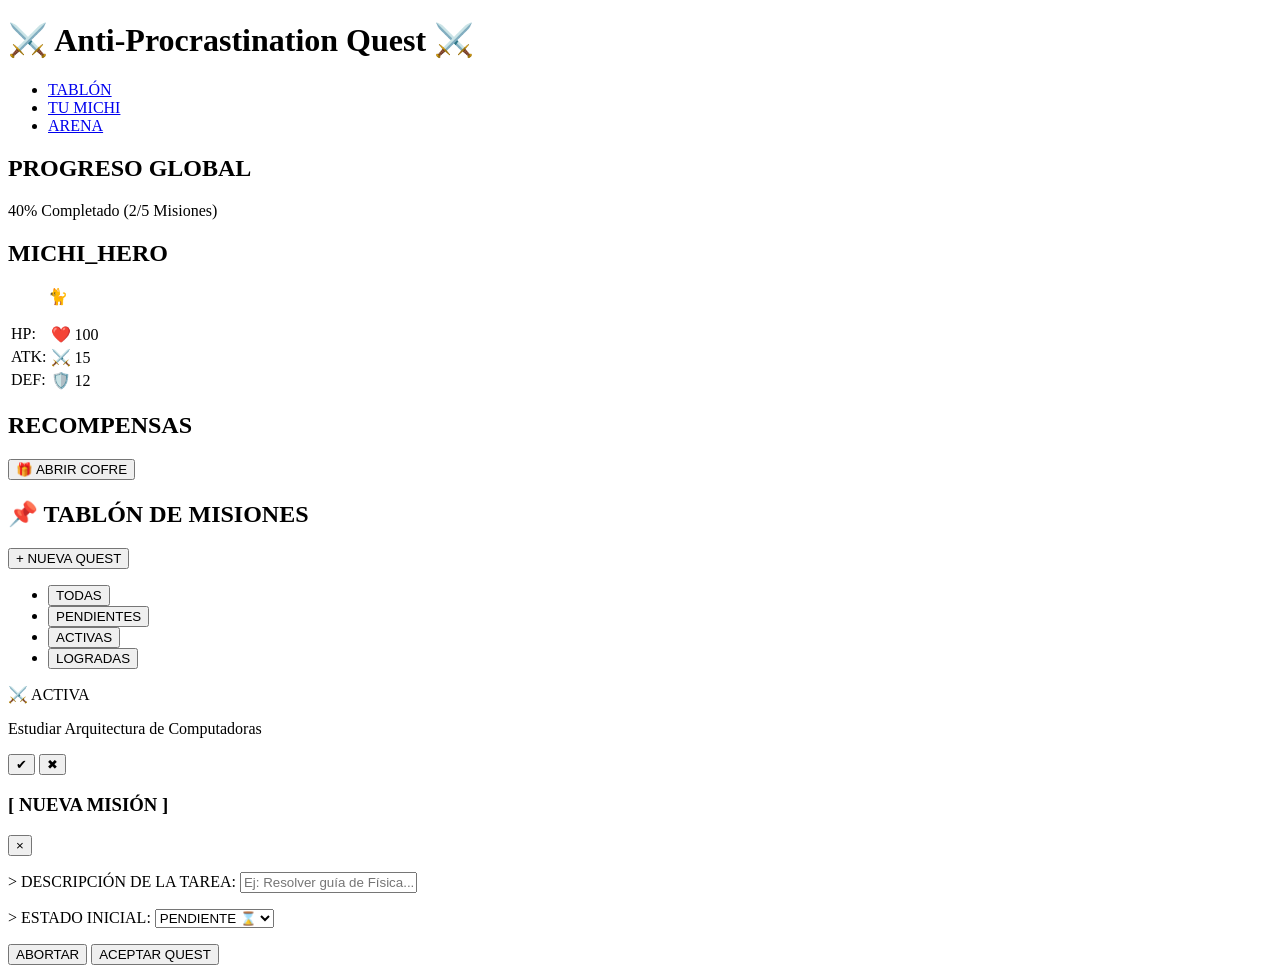
==== index.html @ 5741499e "feat: implement main quest board using article elements and custom creation modal" ====
<!DOCTYPE html>
<html lang="es">
<head>
    <meta charset="UTF-8">
    <meta name="viewport" content="width=device-width, initial-scale=1.0">
    <title>Anti-Procrastination Quest - Tablón</title>
    <link rel="stylesheet" href="assets/css/styles.css">
</head>
<body class="rpg-theme-dark">

    <header class="rpg-navbar">
        <h1 class="pixel-text-blink">⚔️ Anti-Procrastination Quest ⚔️</h1>
        <nav class="rpg-nav">
            <ul>
                <li><a href="index.html" class="rpg-nav-link active">TABLÓN</a></li>
                <li><a href="pages/personalizacion.html" class="rpg-nav-link">TU MICHI</a></li>
                <li><a href="pages/combate.html" class="rpg-nav-link">ARENA</a></li>
            </ul>
        </nav>
    </header>

    <main class="rpg-main-container dashboard-container">
        
        <aside class="rpg-sidebar" aria-label="Estado del Jugador">
            
            <section class="rpg-box">
                <h2 class="rpg-box-title">PROGRESO GLOBAL</h2>
                <div class="rpg-progress-frame">
                    <span id="main-progress-bar" class="rpg-progress-fill" style="width: 40%;"></span>
                </div>
                <p id="progress-text" class="pixel-subtext">40% Completado (2/5 Misiones)</p>
            </section>

            <section class="rpg-box current-michi-card">
                <h2 id="display-pet-name" class="michi-name-plate">MICHI_HERO</h2>
                <figure class="michi-sprite-frame pixel-border-inner">
                    <span id="pet-avatar" class="michi-sprite idle-animation">🐈</span>
                </figure>
                <table class="rpg-stat-table">
                    <tbody>
                        <tr><td>HP:</td><td><b>❤️</b> <span id="stat-hp">100</span></td></tr>
                        <tr><td>ATK:</td><td>⚔️ <span id="stat-atk">15</span></td></tr>
                        <tr><td>DEF:</td><td>🛡️ <span id="stat-def">12</span></td></tr>
                    </tbody>
                </table>
            </section>

            <section class="rpg-box text-center">
                <h2 class="rpg-box-title">RECOMPENSAS</h2>
                <button id="btn-open-chest" class="btn-pixel btn-yellow">🎁 ABRIR COFRE</button>
            </section>

        </aside>

        <section class="rpg-content-area rpg-box main-quest-board" aria-label="Tablón de Tareas">
            
            <header class="quest-board-header">
                <h2 class="pixel-heading">📌 TABLÓN DE MISIONES</h2>
                <button id="btn-open-modal" class="btn-pixel btn-green">+ NUEVA QUEST</button>
            </header>

            <nav class="rpg-tabs" aria-label="Filtros de misiones">
                <ul>
                    <li><button class="tab-item active" data-filter="all">TODAS</button></li>
                    <li><button class="tab-item" data-filter="pendiente">PENDIENTES</button></li>
                    <li><button class="tab-item" data-filter="activa">ACTIVAS</button></li>
                    <li><button class="tab-item" data-filter="completada">LOGRADAS</button></li>
                </ul>
            </nav>

            <section id="quests-list" class="quest-list-scroll">
                <article class="quest-item-card pixel-border-inner status-activa">
                    <header class="quest-info">
                        <span class="quest-badge">⚔️ ACTIVA</span>
                        <p class="quest-name-text">Estudiar Arquitectura de Computadoras</p>
                    </header>
                    <footer class="quest-actions">
                        <button class="btn-pixel btn-blue small">✔</button>
                        <button class="btn-pixel btn-red small">✖</button>
                    </footer>
                </article>
            </section>

        </section>

    </main>

    <section id="quest-modal" class="rpg-modal-overlay hidden" aria-hidden="true">
        <form id="quest-form" class="rpg-modal-box rpg-form">
            <input type="hidden" id="quest-id">
            
            <header class="rpg-modal-header">
                <h3>[ NUEVA MISIÓN ]</h3>
                <button type="button" id="btn-close-modal" class="btn-close-pixel">&times;</button>
            </header>
            
            <p class="rpg-form-group">
                <label for="quest-title">> DESCRIPCIÓN DE LA TAREA:</label>
                <input type="text" id="quest-title" class="pixel-input" required placeholder="Ej: Resolver guía de Física...">
            </p>

            <p class="rpg-form-group">
                <label for="quest-status">> ESTADO INICIAL:</label>
                <select id="quest-status" class="pixel-select">
                    <option value="pendiente">PENDIENTE ⌛</option>
                    <option value="activa">ACTIVA ⚔️</option>
                </select>
            </p>

            <footer class="rpg-form-actions">
                <button type="button" id="btn-cancel-quest" class="btn-pixel btn-red">ABORTAR</button>
                <button type="submit" class="btn-pixel btn-green">ACEPTAR QUEST</button>
            </footer>
        </form>
    </section>

    <script src="assets/js/main.js"></script>
</body>
</html>
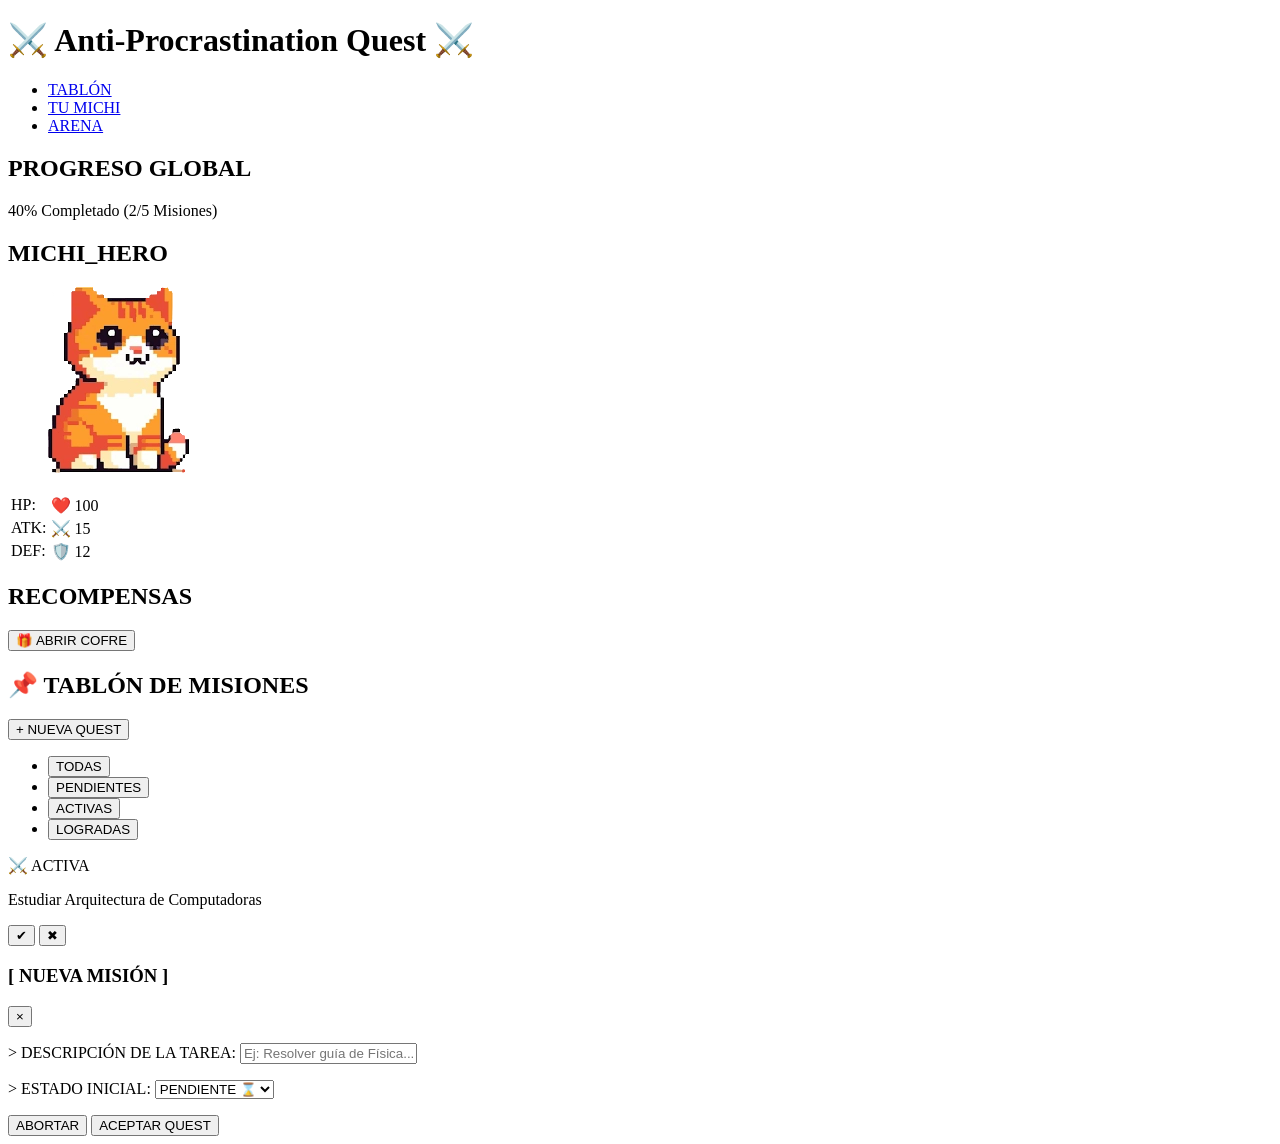
==== commit a9e4b0a7: "MICHI INTEGRATION" ====
--- a/index.html
+++ b/index.html
@@ -13,8 +13,8 @@
         <nav class="rpg-nav">
             <ul>
                 <li><a href="index.html" class="rpg-nav-link active">TABLÓN</a></li>
-                <li><a href="pages/personalizacion.html" class="rpg-nav-link">TU MICHI</a></li>
-                <li><a href="pages/combate.html" class="rpg-nav-link">ARENA</a></li>
+                <li><a href="Pages/personalization_page.html" class="rpg-nav-link">TU MICHI</a></li>
+                <li><a href="Pages/arena_page.html" class="rpg-nav-link">ARENA</a></li>
             </ul>
         </nav>
     </header>
@@ -34,7 +34,7 @@
             <section class="rpg-box current-michi-card">
                 <h2 id="display-pet-name" class="michi-name-plate">MICHI_HERO</h2>
                 <figure class="michi-sprite-frame pixel-border-inner">
-                    <span id="pet-avatar" class="michi-sprite idle-animation">🐈</span>
+                    <img src="GatoAtigrado.png" id="pet-avatar" class="michi-sprite idle-animation" alt="Michi Atigrado">
                 </figure>
                 <table class="rpg-stat-table">
                     <tbody>
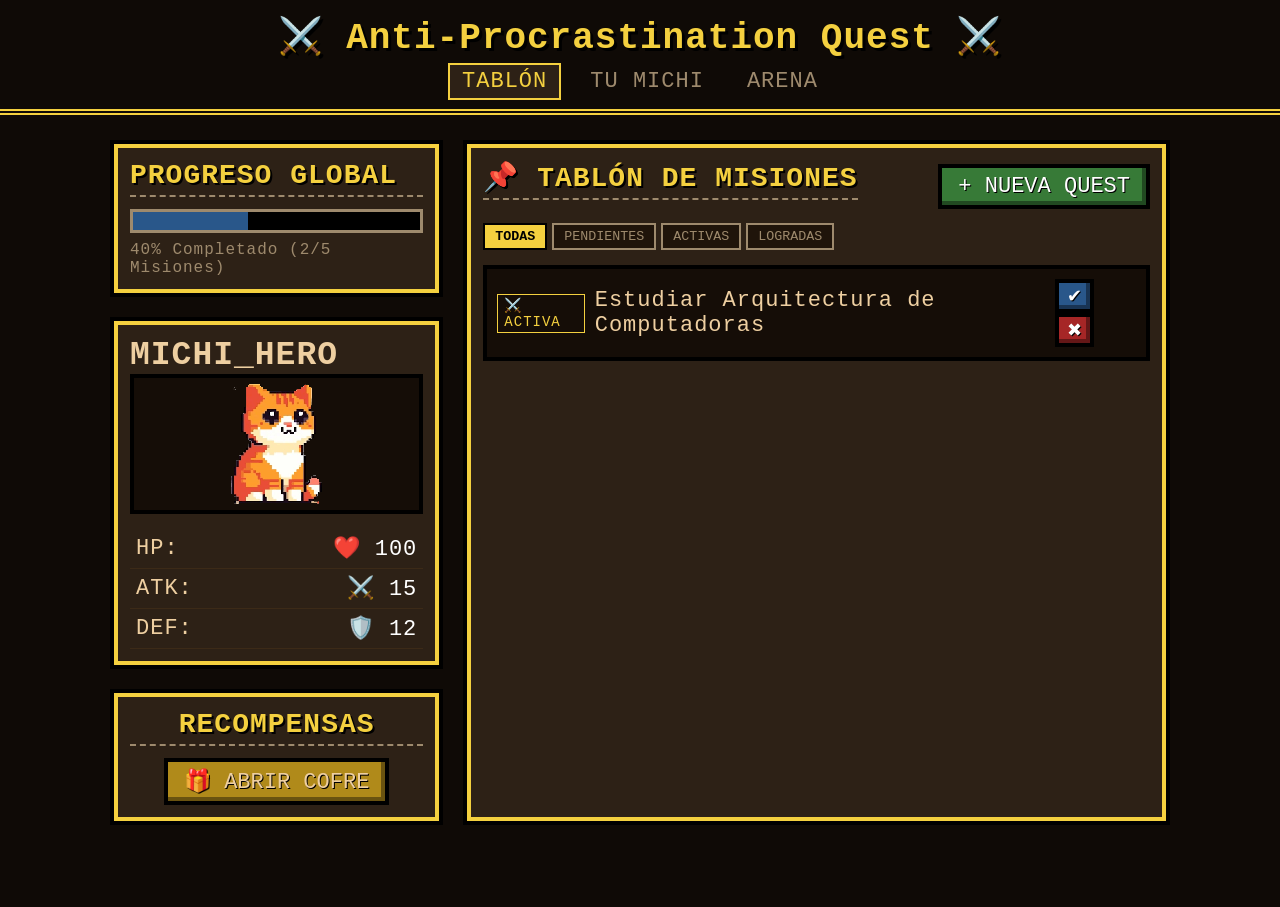
==== commit e36da89c: "style: enlaza el css correctamente en tablon y michi" ====
--- a/index.html
+++ b/index.html
@@ -4,8 +4,7 @@
     <meta charset="UTF-8">
     <meta name="viewport" content="width=device-width, initial-scale=1.0">
     <title>Anti-Procrastination Quest - Tablón</title>
-    <link rel="stylesheet" href="assets/css/styles.css">
-</head>
+    <link rel="stylesheet" href="Assets/CSS/styles.css">
 <body class="rpg-theme-dark">
 
     <header class="rpg-navbar">
--- a/Assets/CSS/styles.css
+++ b/Assets/CSS/styles.css
@@ -0,0 +1,528 @@
+/* ==========================================================================
+   1. TIPOGRAFÍA, VARIABLES MEDIEVALES Y RESETEO
+   ========================================================================== */
+@import url('https://fonts.googleapis.com/css2?family=VT323&display=swap');
+
+:root {
+    /* Paleta de colores refinada: Taberna, Mazmorra y Oro */
+    --bg-dark: #0f0a06;         /* Más profundo para dar contraste */
+    --box-bg: #2d2116;          /* Madera más clara para que flote sobre el fondo */
+    --inner-bg: #150d07;        /* Fondo de inventario / ranuras oscuras */
+    --parchment: #eecfa1;       /* Pergamino más cálido y legible */
+    --parchment-dim: #9e8a6d;   /* Texto secundario con mejor contraste */
+    
+    /* Colores de interfaz RPG */
+    --gold: #f4d03f;          /* Oro más brillante */
+    --gold-glow: rgba(244, 208, 63, 0.2); /* Resplandor para hover/activos */
+    --hp-red: #a62626;          
+    --mana-blue: #29578a;       
+    --stamina-green: #377a37;   
+    
+    /* Rarezas de Ítems (NUEVO) */
+    --rare-common: #a0a0a0;
+    --rare-magic: #3b82f6;
+    --rare-epic: #a855f7;
+    --rare-legendary: #eab308;
+
+    /* Fuentes */
+    --font-pixel: 'VT323', monospace;
+}
+
+* {
+    box-sizing: border-box;
+    margin: 0;
+    padding: 0;
+    image-rendering: pixelated; /* Fuerza aspecto retro de 8-bits */
+}
+
+body {
+    background-color: var(--bg-dark);
+    color: var(--parchment);
+    font-family: var(--font-pixel);
+    font-size: 22px;
+    letter-spacing: 1px;
+    padding-bottom: 40px;
+}
+
+/* ==========================================================================
+   2. BORDES Y CONTENEDORES SEMÁNTICOS (Estilo Madera/Hierro)
+   ========================================================================== */
+/* Se aplica el marco de caja RPG directo a las secciones y formularios contenedores */
+.rpg-box, .rpg-form.rpg-box {
+    background-color: var(--box-bg);
+    padding: 16px;
+    margin-bottom: 20px;
+    position: relative;
+    border: 4px solid #000;
+    box-shadow: 
+        0 4px 0 -4px #000, 
+        0 -4px 0 -4px #000, 
+        4px 0 0 -4px #000, 
+        -4px 0 0 -4px #000,
+        inset 0 0 0 4px var(--gold);
+}
+
+/* Fondos oscuros internos para figuras, tablas o listas */
+.pixel-border-inner {
+    background-color: var(--inner-bg);
+    border: 4px solid #000;
+    padding: 10px;
+}
+
+/* Títulos de Cajas */
+.rpg-box-title, .pixel-heading {
+    color: var(--gold);
+    font-size: 28px;
+    text-shadow: 2px 2px #000;
+    margin-bottom: 12px;
+    border-bottom: 2px dashed var(--parchment-dim);
+    padding-bottom: 4px;
+}
+
+/* Estilos de Elementos de Formulario Nativos */
+.rpg-form-group {
+    margin-bottom: 15px;
+    display: flex;
+    flex-direction: column;
+    gap: 5px;
+}
+
+.pixel-input, .pixel-select {
+    background-color: var(--inner-bg);
+    border: 2px solid var(--parchment-dim);
+    color: var(--parchment);
+    font-family: var(--font-pixel);
+    font-size: 20px;
+    padding: 6px;
+    outline: none;
+}
+
+.pixel-input:focus, .pixel-select:focus {
+    border-color: var(--gold);
+}
+
+.pixel-color-picker {
+    background: none;
+    border: 2px solid var(--parchment-dim);
+    cursor: pointer;
+    width: 50px;
+    height: 40px;
+}
+
+/* ==========================================================================
+   3. BOTONES DE ACCIÓN RETRO (.btn-pixel)
+   ========================================================================== */
+.btn-pixel {
+    font-family: var(--font-pixel);
+    font-size: 22px;
+    padding: 6px 16px;
+    cursor: pointer;
+    border: 4px solid #000;
+    color: #fff;
+    text-shadow: 1px 1px #000;
+    background-color: #555;
+    box-shadow: inset -4px -4px 0px 0px rgba(0,0,0,0.4);
+}
+
+.btn-pixel:active {
+    box-shadow: inset 4px 4px 0px 0px rgba(0,0,0,0.6);
+}
+
+.btn-green  { background-color: var(--stamina-green); }
+.btn-red    { background-color: var(--hp-red); }
+.btn-blue   { background-color: var(--mana-blue); }
+.btn-yellow { background-color: #b08a1a; color: var(--parchment); }
+.btn-pixel.small { padding: 2px 8px; font-size: 18px; }
+.block-button { width: 100%; margin-top: 10px; }
+
+/* ==========================================================================
+   4. ENCABEZADO Y NAVEGACIÓN
+   ========================================================================== */
+.rpg-navbar {
+    background-color: #0f0a06;
+    text-align: center;
+    padding: 15px 10px;
+    border-bottom: 6px double var(--gold);
+}
+
+.rpg-navbar h1 {
+    font-size: 36px;
+    color: var(--gold);
+    text-shadow: 3px 3px #000;
+    margin-bottom: 10px;
+}
+
+.rpg-nav ul {
+    display: flex;
+    justify-content: center;
+    list-style: none;
+    gap: 15px;
+}
+
+.rpg-nav-link {
+    color: var(--parchment-dim);
+    text-decoration: none;
+    padding: 4px 12px;
+    border: 2px solid transparent;
+}
+
+.rpg-nav-link:hover, .rpg-nav-link.active {
+    color: var(--gold);
+    border: 2px solid var(--gold);
+    background-color: var(--box-bg);
+}
+
+/* ==========================================================================
+   5. MAQUETACIÓN DE PANTALLAS (Layout de Escritorio por columnas)
+   ========================================================================== */
+.rpg-main-container {
+    display: flex;
+    max-width: 1100px;
+    margin: 25px auto;
+    padding: 0 20px;
+    gap: 20px;
+}
+
+/* Comportamiento de las columnas del Tablón */
+.rpg-sidebar { flex: 1; min-width: 300px; }
+.rpg-content-area { flex: 2; }
+
+/* Comportamiento de las columnas de Personalización */
+.editor-pane, .inventory-pane { flex: 1; }
+
+/* Marcos de barras de progreso (HP / Misiones) */
+.rpg-progress-frame {
+    background-color: #000;
+    border: 3px solid var(--parchment-dim);
+    height: 24px;
+    position: relative;
+    margin: 8px 0;
+    display: block;
+}
+
+.rpg-progress-fill {
+    display: block;
+    background-color: var(--mana-blue);
+    height: 100%;
+    transition: width 0.3s ease;
+}
+
+.health-fill {
+    background-color: var(--hp-red);
+}
+
+.pixel-subtext {
+    font-size: 16px;
+    color: var(--parchment-dim);
+}
+
+/* ==========================================================================
+   6. VISTA DEL MICHI Y ESTADÍSTICAS (Estructura Semántica)
+   ========================================================================== */
+/* Reemplazado contenedor genérico por la clase asociada a <figure> */
+.michi-sprite-frame {
+    height: 140px;
+    display: flex;
+    justify-content: center;
+    align-items: center;
+    font-size: 70px;
+    margin-bottom: 15px;
+}
+
+.michi-sprite {
+    max-height: 120px;
+    width: auto;
+}
+
+.michi-large-display {
+    height: 180px;
+    display: flex;
+    justify-content: center;
+    align-items: center;
+    font-size: 90px;
+    position: relative;
+    margin-bottom: 15px;
+}
+
+/* Animación de respiración del gato */
+.idle-animation {
+    animation: breathing 1.2s infinite alternate ease-in-out;
+}
+
+@keyframes breathing {
+    from { transform: scale(1) translateY(0); }
+    to { transform: scale(1.08) translateY(-5px); }
+}
+
+.rpg-stat-table {
+    width: 100%;
+    border-collapse: collapse;
+}
+
+.rpg-stat-table td {
+    padding: 6px;
+    border-bottom: 1px solid #3c2a17;
+}
+
+.rpg-stat-table td:last-child {
+    text-align: right;
+    color: #fff;
+}
+
+/* Capas de equipamiento absoluto sobre el gato */
+.pixel-sprite-overlay {
+    position: absolute;
+    font-size: 35px;
+}
+#equipped-hat-visual { top: 15px; }
+#equipped-weapon-visual { right: 30px; top: 70px; }
+
+.rpg-export-container {
+    margin-top: 15px;
+    text-align: center;
+}
+
+.text-green { color: #5cb85c; }
+.text-orange { color: #f0ad4e; }
+.text-blue { color: #5bc0de; }
+.text-center { text-align: center; }
+
+/* ==========================================================================
+   7. TABLÓN DE QUESTS, PESTAÑAS E INVENTARIO COMPACTO (Listas Libres de Divs)
+   ========================================================================== */
+.quest-board-header {
+    display: flex;
+    justify-content: space-between;
+    align-items: center;
+    margin-bottom: 10px;
+}
+
+/* Lista horizontal para las pestañas de filtro */
+.rpg-tabs ul {
+    display: flex;
+    list-style: none;
+    gap: 5px;
+    margin-bottom: 15px;
+}
+
+.tab-item {
+    background: #1f140a;
+    border: 2px solid var(--parchment-dim);
+    color: var(--parchment-dim);
+    font-family: var(--font-pixel);
+    padding: 4px 10px;
+    cursor: pointer;
+}
+
+.tab-item.active {
+    background: var(--gold);
+    color: #000;
+    border-color: #000;
+    font-weight: bold;
+}
+
+/* Tarjeta semántica <article> de misiones individuales */
+.quest-item-card {
+    display: flex;
+    justify-content: space-between;
+    align-items: center;
+    margin-bottom: 10px;
+    padding: 10px;
+}
+
+.quest-info {
+    display: flex;
+    align-items: center;
+    gap: 10px;
+}
+
+.quest-badge {
+    font-size: 14px;
+    background-color: var(--inner-bg);
+    padding: 2px 6px;
+    border: 1px solid var(--gold);
+    color: var(--gold);
+}
+
+/* Cuadrículas compactas de equipamiento con elementos <li> */
+.rpg-slots-wrapper {
+    display: flex;
+    justify-content: center;
+    list-style: none;
+    gap: 10px;            
+    margin: 5px auto;
+}
+
+.rpg-item-slot {
+    width: 70px;          
+    height: 70px;         
+    display: flex;
+    flex-direction: column;
+    justify-content: center;
+    align-items: center;
+    padding: 4px;         
+    font-size: 14px;
+    list-style: none;
+}
+
+.slot-title {
+    font-size: 11px;      
+    color: var(--gold);
+    margin-bottom: 2px;
+}
+
+.slot-status {
+    font-size: 13px;
+    color: var(--parchment-dim);
+}
+
+/* Grilla de la Mochila general */
+.rpg-inventory-grid {
+    display: grid;
+    grid-template-columns: repeat(6, 1fr); 
+    gap: 6px;
+    margin-top: 8px;
+    list-style: none;
+}
+
+.rpg-inventory-grid .rpg-item-slot {
+    width: 55px;          
+    height: 55px;
+}
+
+/* ==========================================================================
+   8. ARENA DE BATALLA (Fiel al Layout enfocado en la pelea)
+   ========================================================================== */
+.battle-layout {
+    display: flex;
+    flex-direction: column; 
+    gap: 15px;
+    max-width: 1000px;
+    margin: 20px auto;
+}
+
+/* Fieldset contenedor de la pantalla de lucha */
+.battlefield-screen {
+    background-color: #111;
+    display: flex;
+    justify-content: space-around; 
+    align-items: center;
+    padding: 40px 20px;            
+    min-height: 320px;             
+    border: 6px double var(--hp-red); 
+    position: relative;
+    box-shadow: inset 0 0 20px rgba(166, 38, 38, 0.3); 
+}
+
+.arena-fighter {
+    text-align: center;
+    width: 40%;
+}
+
+.fighter-tag {
+    font-size: 26px;   
+    color: var(--gold);
+    letter-spacing: 2px;
+}
+
+.fighter-sprite-display {
+    font-size: 110px;  
+    margin: 15px 0;
+}
+
+.versus-shield {
+    font-size: 45px;   
+    color: var(--gold);
+    font-weight: bold;
+    text-shadow: 3px 3px #000;
+}
+
+.arena-action-trigger {
+    text-align: center;
+    margin: 5px 0;
+}
+
+.massive-button {
+    width: 100%;
+    padding: 14px;
+    font-size: 26px;
+    letter-spacing: 2px;
+}
+
+/* Fila inferior adaptada para Buscador y Consola de Log */
+.battle-layout-bottom-row {
+    display: flex;
+    gap: 15px;
+}
+
+.setup-match-box {
+    flex: 1; 
+    margin-bottom: 0; 
+    padding: 12px;
+}
+
+.rpg-input-action-group {
+    display: flex;
+    flex-direction: column;
+    gap: 8px;
+    margin-top: 8px;
+}
+
+.rpg-input-action-group .pixel-input { font-size: 16px; padding: 4px; }
+.rpg-input-action-group .btn-pixel { font-size: 18px; padding: 4px; }
+
+.combat-log-card {
+    flex: 1.5; 
+    margin-bottom: 0;
+    padding: 12px;
+}
+
+/* Consola de Log Medieval asociada a <output> */
+.terminal-log-output {
+    display: block;
+    background-color: #000;
+    border: 2px solid #222;
+    padding: 8px;
+    height: 95px; 
+    overflow-y: auto;
+    font-family: monospace;
+    font-size: 14px;
+    color: #0f0; 
+}
+
+/* Estilos de Modales y Utilidades */
+.hidden { display: none !important; }
+
+/* ==========================================================================
+   9. ADAPTACIÓN RESPONSIVE OBLIGATORIA (Media Queries Celulares)
+   ========================================================================== */
+@media (max-width: 768px) {
+    /* Las columnas de escritorio se rompen pasando a filas verticales compactas */
+    .rpg-main-container, .battle-layout-bottom-row {
+        flex-direction: column;
+        padding: 0 10px;
+    }
+    
+    .rpg-sidebar, .rpg-content-area, .setup-match-box, .combat-log-card {
+        width: 100%;
+        min-width: 100%;
+    }
+    
+    .rpg-navbar h1 { font-size: 26px; }
+    .rpg-nav ul { gap: 8px; }
+    .rpg-nav-link { padding: 4px 6px; font-size: 18px; }
+    
+    /* Achicamos la pantalla de pelea para que entre bien en el celu */
+    .battlefield-screen {
+        min-height: 240px;
+        padding: 20px 10px;
+    }
+    .fighter-sprite-display { font-size: 70px; }
+    .fighter-tag { font-size: 20px; }
+    .versus-shield { font-size: 30px; }
+    
+    /* Aumentamos las columnas de la mochila a 5 para que no desborde horizontalmente */
+    .rpg-inventory-grid {
+        grid-template-columns: repeat(5, 1fr);
+    }
+}
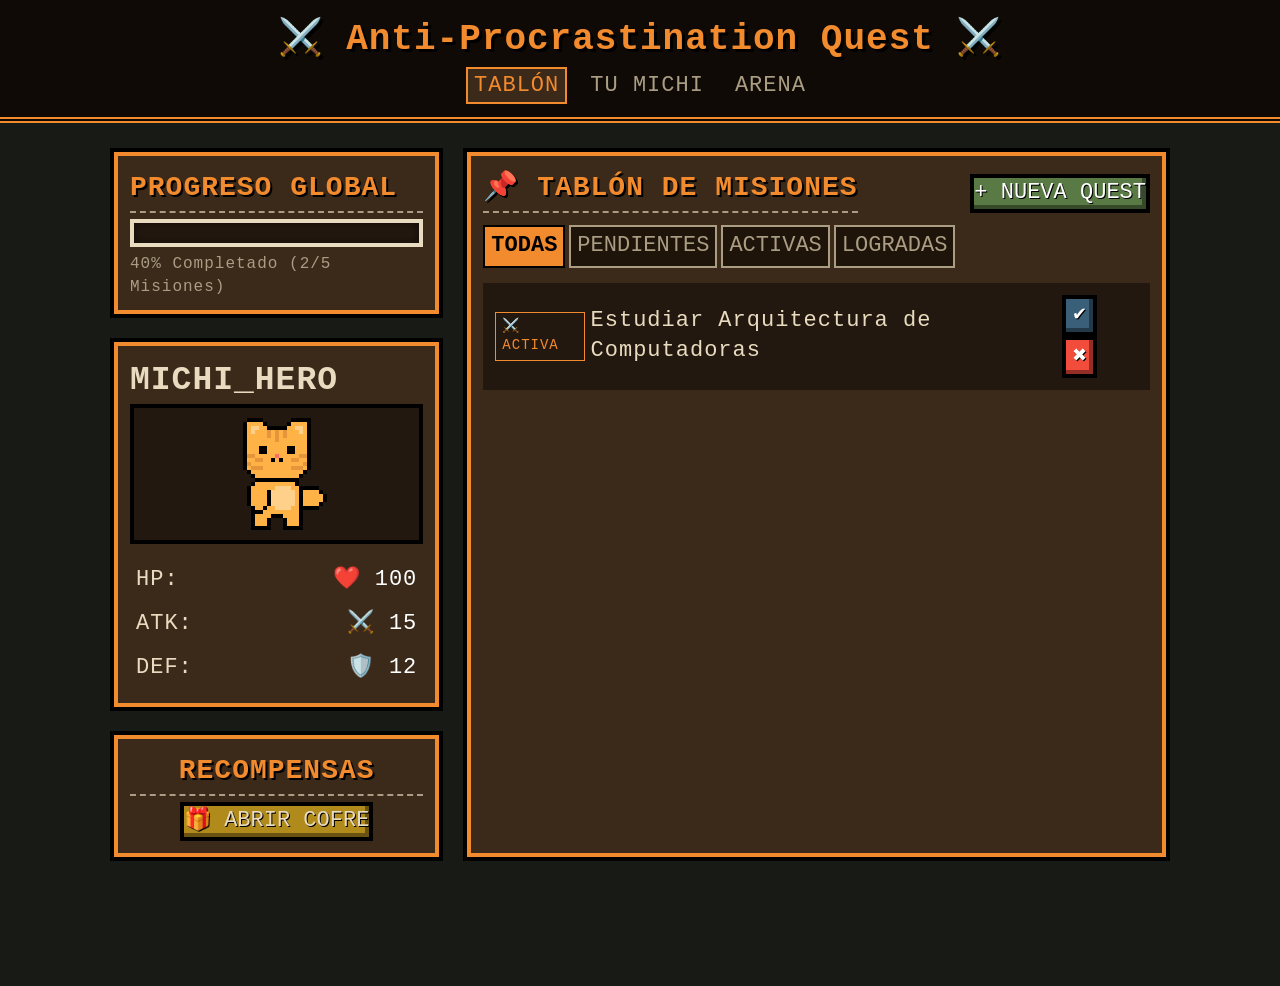
==== commit 269e6bba: "feat: add pixel art cat with modular JS architecture" ====
--- a/index.html
+++ b/index.html
@@ -4,7 +4,8 @@
     <meta charset="UTF-8">
     <meta name="viewport" content="width=device-width, initial-scale=1.0">
     <title>Anti-Procrastination Quest - Tablón</title>
-    <link rel="stylesheet" href="Assets/CSS/styles.css">
+    <link rel="stylesheet" href="Assets/CSS/main.css">
+</head>
 <body class="rpg-theme-dark">
 
     <header class="rpg-navbar">
@@ -33,7 +34,17 @@
             <section class="rpg-box current-michi-card">
                 <h2 id="display-pet-name" class="michi-name-plate">MICHI_HERO</h2>
                 <figure class="michi-sprite-frame pixel-border-inner">
-                    <img src="GatoAtigrado.png" id="pet-avatar" class="michi-sprite idle-animation" alt="Michi Atigrado">
+                    <div class="cat-wrapper" aria-label="Gato pixel art">
+                        <div class="head">
+                            <div class="pixel"></div>
+                        </div>
+                        <div class="body-cat">
+                            <div class="pixel"></div>
+                            <div class="paw">
+                                <div class="pixel"></div>
+                            </div>
+                        </div>
+                    </div>
                 </figure>
                 <table class="rpg-stat-table">
                     <tbody>
@@ -113,6 +124,6 @@
         </form>
     </section>
 
-    <script src="assets/js/main.js"></script>
+    <script type="module" src="Assets/Js/main.js"></script>
 </body>
 </html>
--- a/Assets/CSS/main.css
+++ b/Assets/CSS/main.css
@@ -0,0 +1,11 @@
+@layer reset, tokens, preferences, base, layout, components, cat, motion;
+
+@import url('./tokens/tokens.css') layer(tokens);
+@import url('./core/reset.css') layer(reset);
+@import url('./core/preferences.css') layer(preferences);
+@import url('./core/base.css') layer(base);
+@import url('./layout/layout.css') layer(layout);
+@import url('./components/components.css') layer(components);
+@import url('./cat/cat.css') layer(cat);
+@import url('./cat/cat-motion.css') layer(motion);
+@import url('./motion/motion.css') layer(motion);
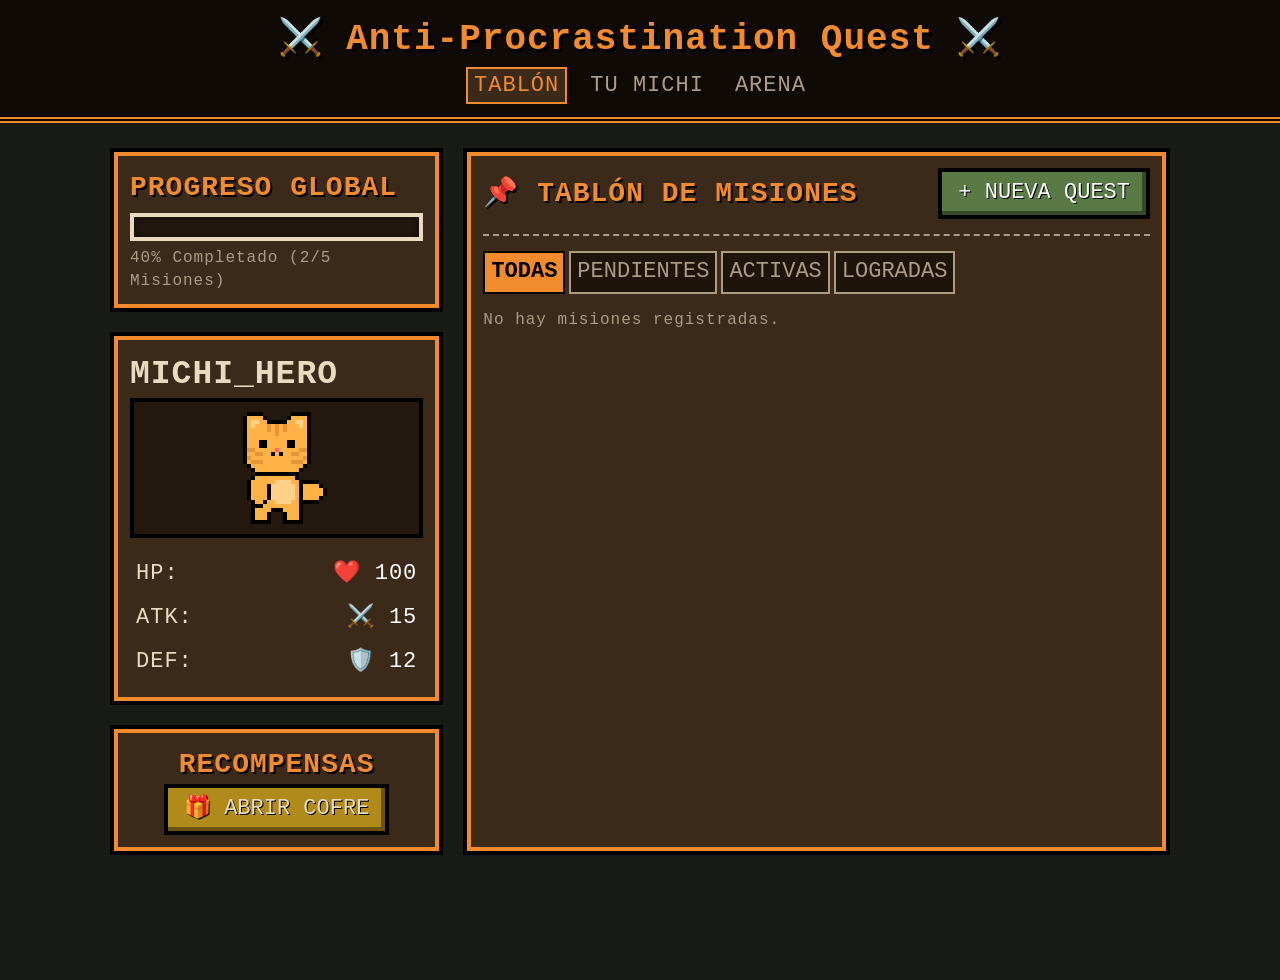
==== commit 10601c23: "feat: add complete and delete actions with localStorage sync and create favicon" ====
--- a/index.html
+++ b/index.html
@@ -5,6 +5,7 @@
     <meta name="viewport" content="width=device-width, initial-scale=1.0">
     <title>Anti-Procrastination Quest - Tablón</title>
     <link rel="stylesheet" href="Assets/CSS/main.css">
+    <link rel="icon" href="../Assets/Images/favicon.ico" type="image/x-icon">
 </head>
 <body class="rpg-theme-dark">
 
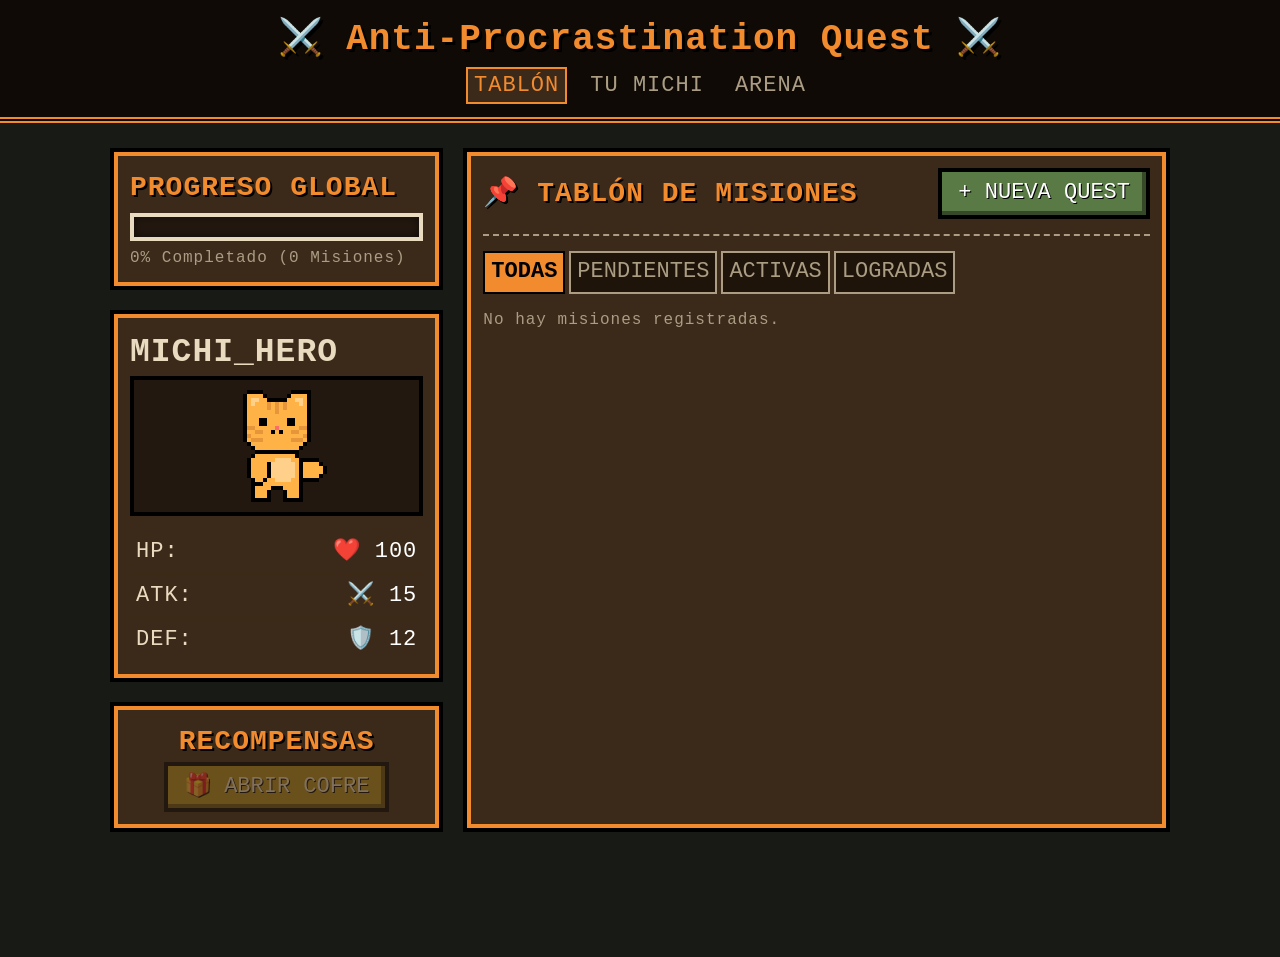
==== commit 2dfe84e2: "feat: tabs filter quests" ====
--- a/index.html
+++ b/index.html
@@ -102,7 +102,7 @@
             
             <header class="rpg-modal-header">
                 <h3>[ NUEVA MISIÓN ]</h3>
-                <button type="button" id="btn-close-modal" class="btn-close-pixel">&times;</button>
+                <button type="button" id="btn-close-modal" class="btn-close-pixel">×</button>
             </header>
             
             <p class="rpg-form-group">
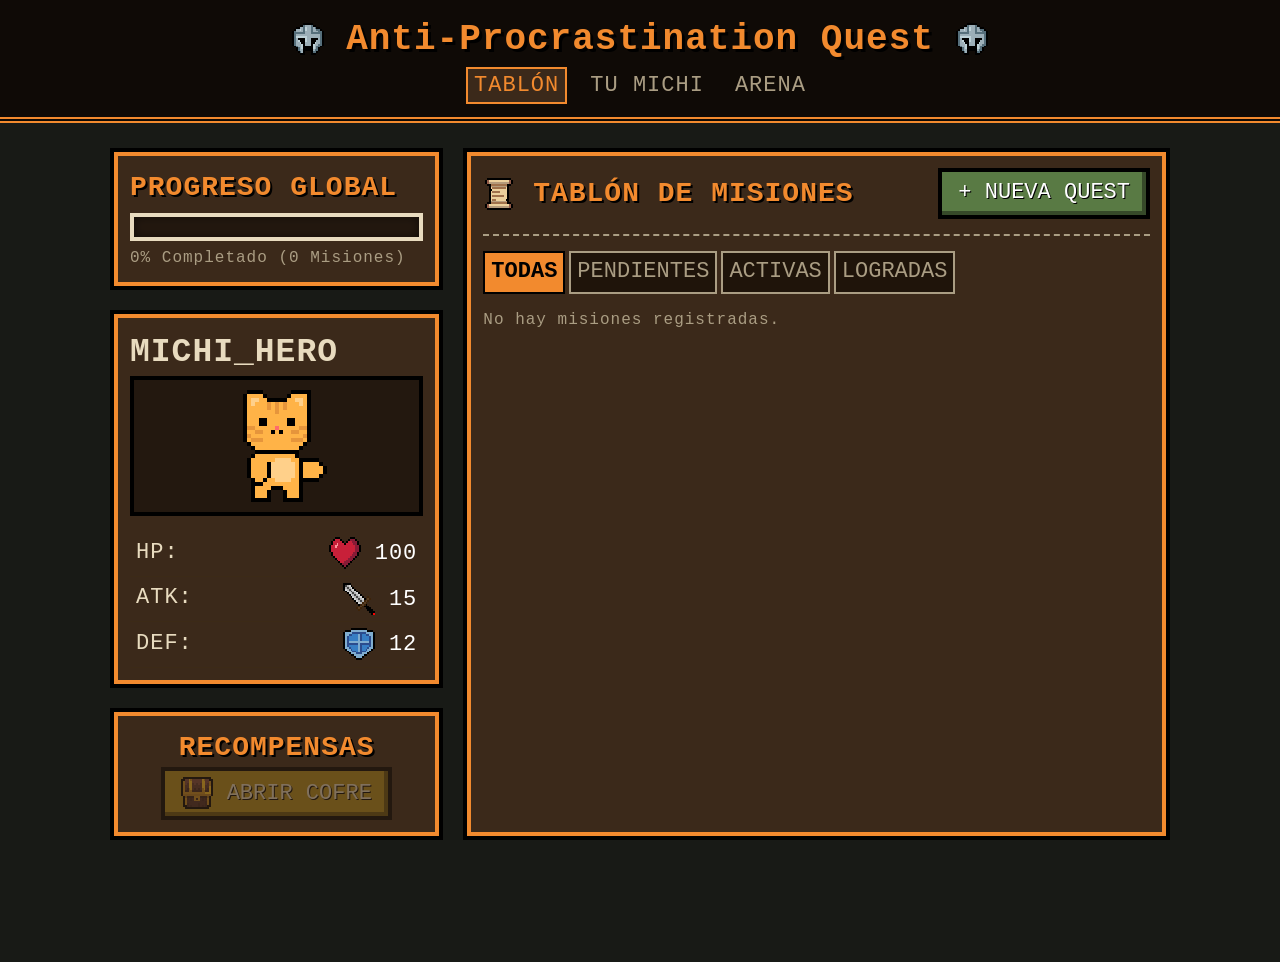
==== commit 0799bbf3: "feat: create icons" ====
--- a/index.html
+++ b/index.html
@@ -10,7 +10,7 @@
 <body class="rpg-theme-dark">
 
     <header class="rpg-navbar">
-        <h1 class="pixel-text-blink">⚔️ Anti-Procrastination Quest ⚔️</h1>
+        <h1 class="pixel-text-blink"><img src="Assets/Images/icons/helmet.png" alt="" aria-hidden="true" class="rpg-icon-img"> Anti-Procrastination Quest <img src="Assets/Images/icons/helmet.png" alt="" aria-hidden="true" class="rpg-icon-img"></h1>
         <nav class="rpg-nav">
             <ul>
                 <li><a href="index.html" class="rpg-nav-link active">TABLÓN</a></li>
@@ -21,9 +21,9 @@
     </header>
 
     <main class="rpg-main-container dashboard-container">
-        
+
         <aside class="rpg-sidebar" aria-label="Estado del Jugador">
-            
+
             <section class="rpg-box">
                 <h2 class="rpg-box-title">PROGRESO GLOBAL</h2>
                 <div class="rpg-progress-frame">
@@ -49,24 +49,24 @@
                 </figure>
                 <table class="rpg-stat-table">
                     <tbody>
-                        <tr><td>HP:</td><td><b>❤️</b> <span id="stat-hp">100</span></td></tr>
-                        <tr><td>ATK:</td><td>⚔️ <span id="stat-atk">15</span></td></tr>
-                        <tr><td>DEF:</td><td>🛡️ <span id="stat-def">12</span></td></tr>
+                        <tr><td>HP:</td><td><img src="Assets/Images/icons/heart.png" alt="HP" class="rpg-icon-img"> <span id="stat-hp">100</span></td></tr>
+                        <tr><td>ATK:</td><td><img src="Assets/Images/icons/sword.png" alt="ATK" class="rpg-icon-img"> <span id="stat-atk">15</span></td></tr>
+                        <tr><td>DEF:</td><td><img src="Assets/Images/icons/shield.png" alt="DEF" class="rpg-icon-img"> <span id="stat-def">12</span></td></tr>
                     </tbody>
                 </table>
             </section>
 
             <section class="rpg-box text-center">
                 <h2 class="rpg-box-title">RECOMPENSAS</h2>
-                <button id="btn-open-chest" class="btn-pixel btn-yellow">🎁 ABRIR COFRE</button>
+                <button id="btn-open-chest" class="btn-pixel btn-yellow"><img src="Assets/Images/icons/chest.png" alt="Cofre" class="rpg-icon-img"> ABRIR COFRE</button>
             </section>
 
         </aside>
 
         <section class="rpg-content-area rpg-box main-quest-board" aria-label="Tablón de Tareas">
-            
+
             <header class="quest-board-header">
-                <h2 class="pixel-heading">📌 TABLÓN DE MISIONES</h2>
+                <h2 class="pixel-heading"><img src="Assets/Images/icons/mision.png" alt="" aria-hidden="true" class="rpg-icon-img"> TABLÓN DE MISIONES</h2>
                 <button id="btn-open-modal" class="btn-pixel btn-green">+ NUEVA QUEST</button>
             </header>
 
@@ -82,12 +82,12 @@
             <section id="quests-list" class="quest-list-scroll">
                 <article class="quest-item-card pixel-border-inner status-activa">
                     <header class="quest-info">
-                        <span class="quest-badge">⚔️ ACTIVA</span>
+                        <span class="quest-badge"><img src="Assets/Images/icons/helmet.png" alt="" aria-hidden="true" class="rpg-icon-img"> ACTIVA</span>
                         <p class="quest-name-text">Estudiar Arquitectura de Computadoras</p>
                     </header>
                     <footer class="quest-actions">
-                        <button class="btn-pixel btn-blue small">✔</button>
-                        <button class="btn-pixel btn-red small">✖</button>
+                        <button class="btn-pixel btn-blue small"><img src="Assets/Images/icons/complete.png" alt="Completar" class="rpg-icon-img"></button>
+                        <button class="btn-pixel btn-red small"><img src="Assets/Images/icons/failed.png" alt="Eliminar" class="rpg-icon-img"></button>
                     </footer>
                 </article>
             </section>
@@ -99,12 +99,12 @@
     <section id="quest-modal" class="rpg-modal-overlay hidden" aria-hidden="true">
         <form id="quest-form" class="rpg-modal-box rpg-form">
             <input type="hidden" id="quest-id">
-            
+
             <header class="rpg-modal-header">
                 <h3>[ NUEVA MISIÓN ]</h3>
                 <button type="button" id="btn-close-modal" class="btn-close-pixel">×</button>
             </header>
-            
+
             <p class="rpg-form-group">
                 <label for="quest-title">> DESCRIPCIÓN DE LA TAREA:</label>
                 <input type="text" id="quest-title" class="pixel-input" required placeholder="Ej: Resolver guía de Física...">
@@ -113,8 +113,8 @@
             <p class="rpg-form-group">
                 <label for="quest-status">> ESTADO INICIAL:</label>
                 <select id="quest-status" class="pixel-select">
-                    <option value="pendiente">PENDIENTE ⌛</option>
-                    <option value="activa">ACTIVA ⚔️</option>
+                    <option value="pendiente">PENDIENTE</option>
+                    <option value="activa">ACTIVA</option>
                 </select>
             </p>
 
@@ -127,4 +127,4 @@
 
     <script type="module" src="Assets/Js/main.js"></script>
 </body>
-</html>
+</html>
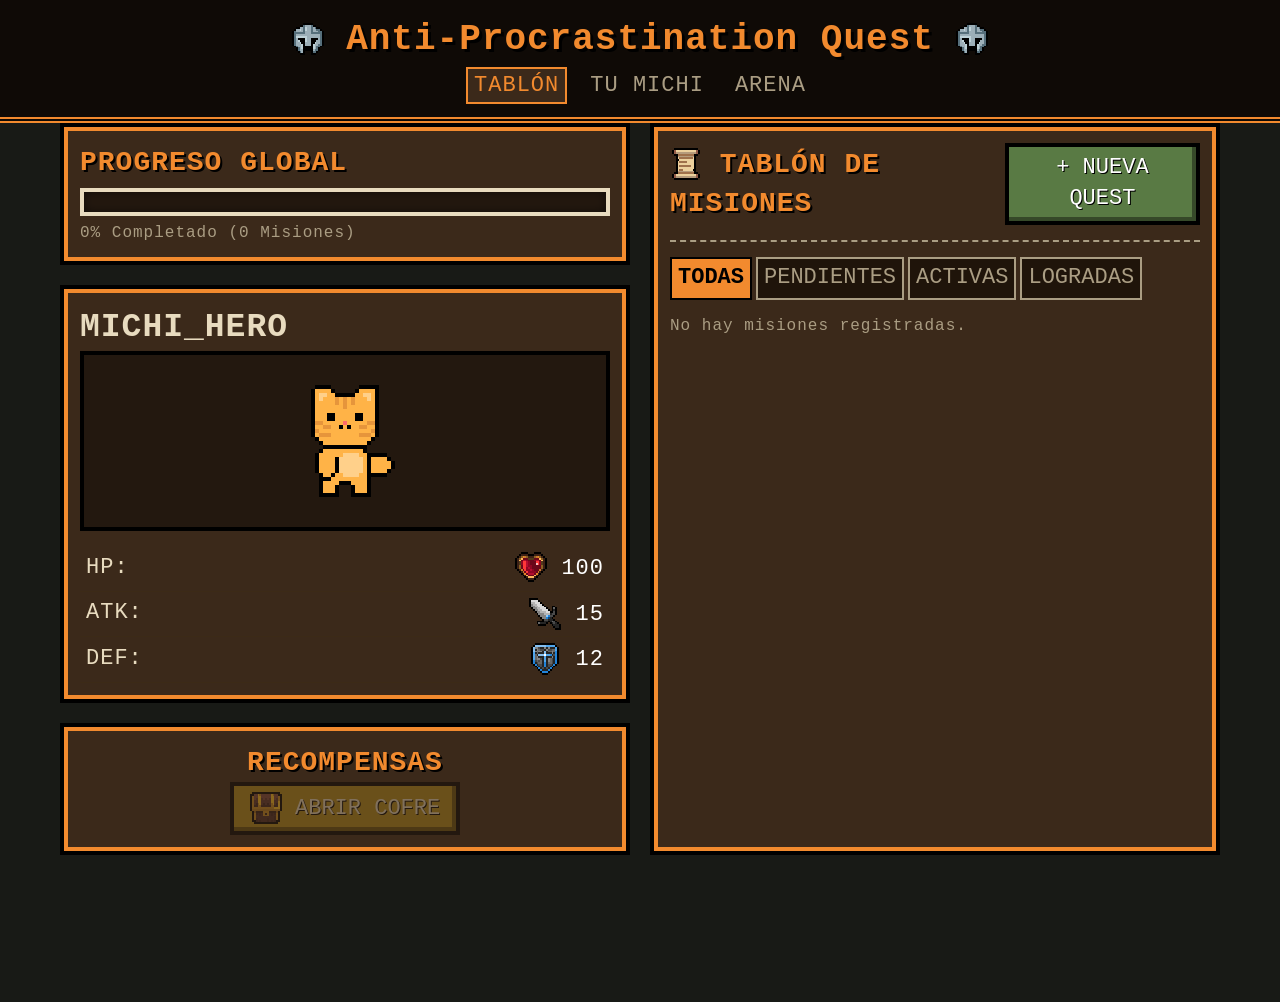
==== commit 6ad7bd87: "feat: add cat name to state with save button and cross-page rendering" ====
--- a/index.html
+++ b/index.html
@@ -33,7 +33,7 @@
             </section>
 
             <section class="rpg-box current-michi-card">
-                <h2 id="display-pet-name" class="michi-name-plate">MICHI_HERO</h2>
+                <h2 id="display-pet-name" class="michi-name-plate michi-name-display">MICHI_HERO</h2>
                 <figure class="michi-sprite-frame pixel-border-inner">
                     <div class="cat-wrapper" aria-label="Gato pixel art">
                         <div class="head">
